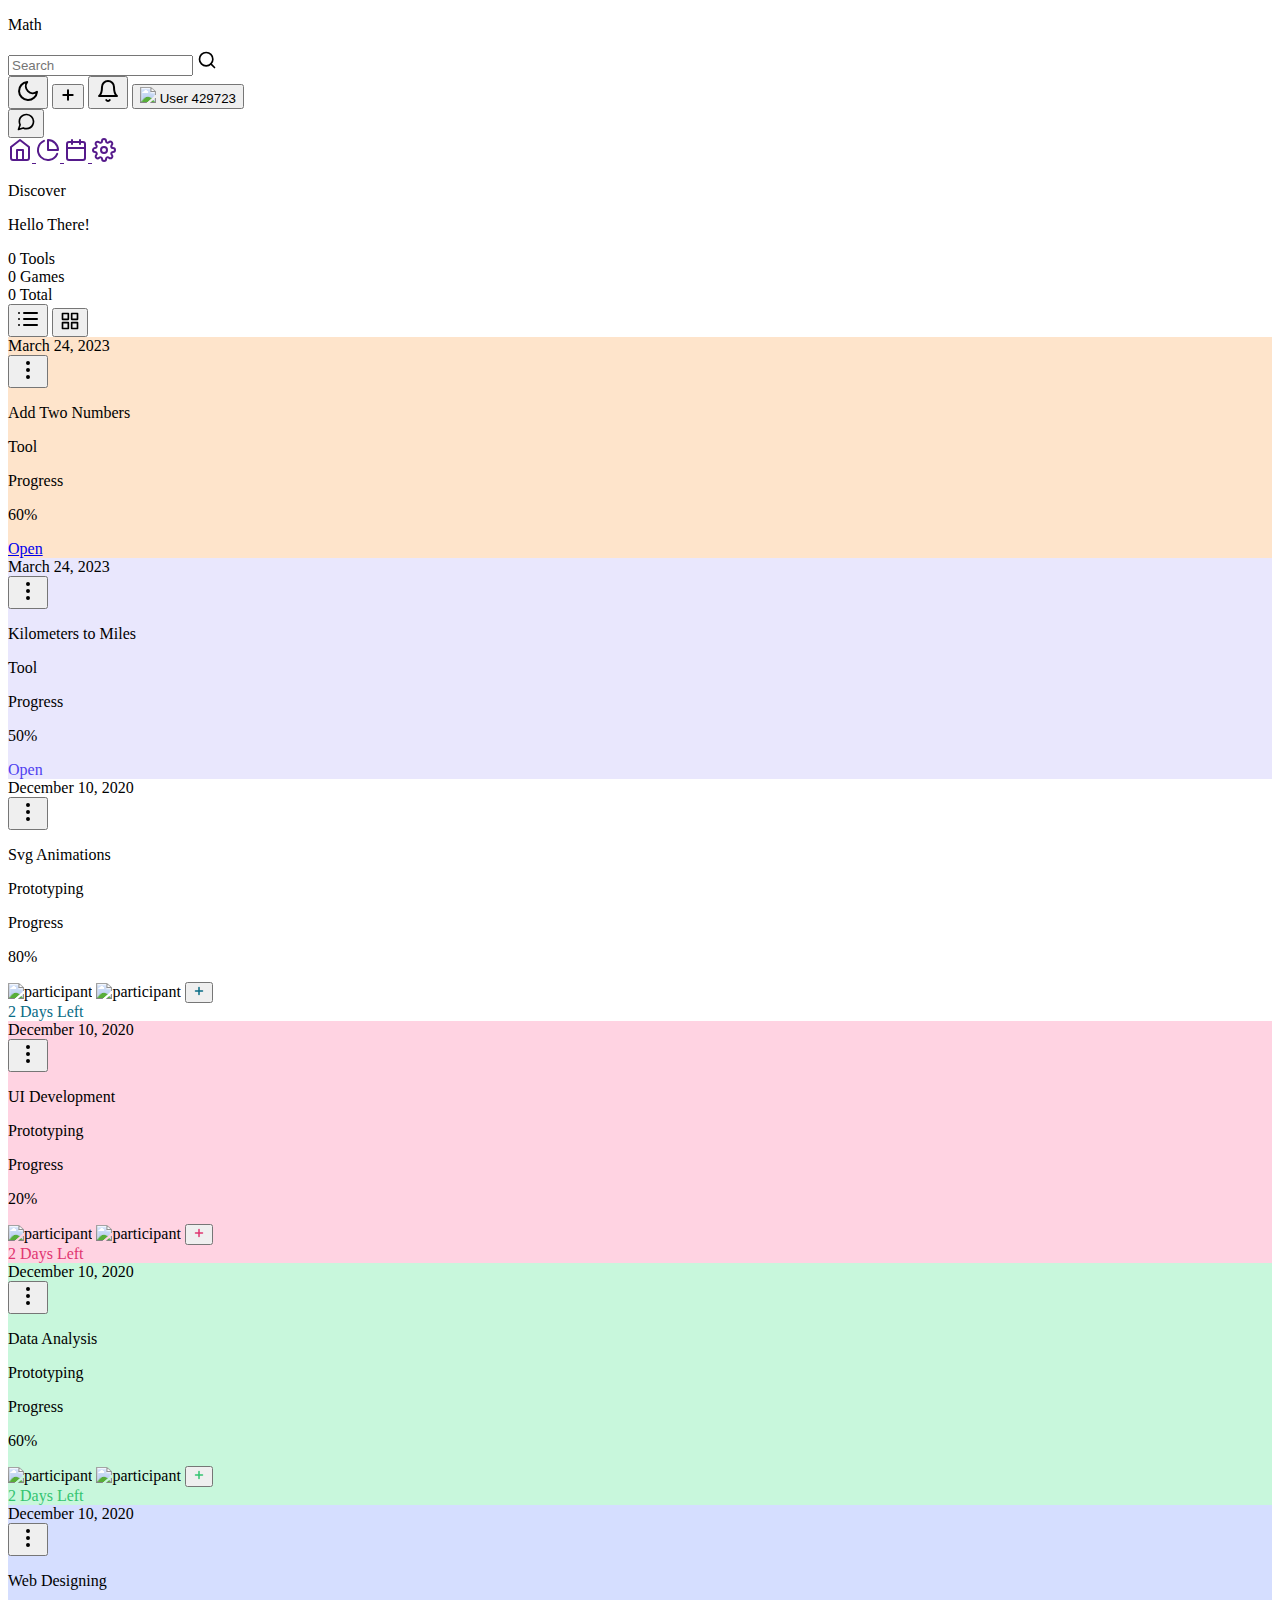
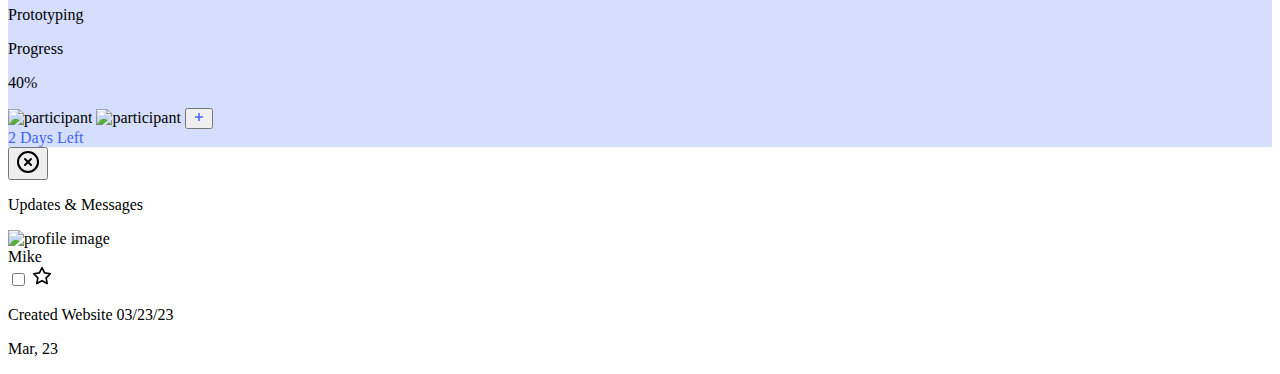
==== home.html @ 16850d2e "s" ====
<!DOCTYPE html>
<html lang="en">
    <head>
        <link rel="stylesheet" href="../math/Assets/CSS/home.css">

        <title>Math - Home</title>
    </head>

    <body>
        <div class="app-container">
            <div class="app-header">
                <div class="app-header-left">
                    <span class="app-icon"></span>
                    <p class="app-name">Math</p>
                    <div class="search-wrapper">
                        <input class="search-input" type="text" placeholder="Search">
                        <svg xmlns="http://www.w3.org/2000/svg" width="20" height="20" fill="none" stroke="currentColor"
                            stroke-linecap="round" stroke-linejoin="round" stroke-width="2" class="feather feather-search"
                            viewBox="0 0 24 24">
                            <defs></defs>
                            <circle cx="11" cy="11" r="8"></circle>
                            <path d="M21 21l-4.35-4.35"></path>
                        </svg>
                    </div>
                </div>
                <div class="app-header-right">
                    <button class="mode-switch" title="Switch Theme">
                        <svg class="moon" fill="none" stroke="currentColor" stroke-linecap="round" stroke-linejoin="round"
                            stroke-width="2" width="24" height="24" viewBox="0 0 24 24">
                            <defs></defs>
                            <path d="M21 12.79A9 9 0 1111.21 3 7 7 0 0021 12.79z"></path>
                        </svg>
                    </button>
                    <button class="add-btn" title="Add New Project">
                        <svg class="btn-icon" xmlns="http://www.w3.org/2000/svg" width="16" height="16" viewBox="0 0 24 24"
                            fill="none" stroke="currentColor" stroke-width="3" stroke-linecap="round" stroke-linejoin="round"
                            class="feather feather-plus">
                            <line x1="12" y1="5" x2="12" y2="19" />
                            <line x1="5" y1="12" x2="19" y2="12" />
                        </svg>
                    </button>
                    <button class="notification-btn">
                        <svg xmlns="http://www.w3.org/2000/svg" width="24" height="24" viewBox="0 0 24 24" fill="none"
                            stroke="currentColor" stroke-width="2" stroke-linecap="round" stroke-linejoin="round"
                            class="feather feather-bell">
                            <path d="M18 8A6 6 0 0 0 6 8c0 7-3 9-3 9h18s-3-2-3-9" />
                            <path d="M13.73 21a2 2 0 0 1-3.46 0" />
                        </svg>
                    </button>
                    <button class="profile-btn">
                        <img src="https://assets.codepen.io/3306515/IMG_2025.jpg" />
                        <span>User 429723</span>
                    </button>
                </div>
                <button class="messages-btn">
                    <svg xmlns="http://www.w3.org/2000/svg" width="20" height="20" viewBox="0 0 24 24" fill="none"
                        stroke="currentColor" stroke-width="2" stroke-linecap="round" stroke-linejoin="round"
                        class="feather feather-message-circle">
                        <path
                            d="M21 11.5a8.38 8.38 0 0 1-.9 3.8 8.5 8.5 0 0 1-7.6 4.7 8.38 8.38 0 0 1-3.8-.9L3 21l1.9-5.7a8.38 8.38 0 0 1-.9-3.8 8.5 8.5 0 0 1 4.7-7.6 8.38 8.38 0 0 1 3.8-.9h.5a8.48 8.48 0 0 1 8 8v.5z" />
                    </svg>
                </button>
            </div>
            <div class="app-content">
                <div class="app-sidebar">
                    <a href="" class="app-sidebar-link active">
                        <svg xmlns="http://www.w3.org/2000/svg" width="24" height="24" viewBox="0 0 24 24" fill="none"
                            stroke="currentColor" stroke-width="2" stroke-linecap="round" stroke-linejoin="round"
                            class="feather feather-home">
                            <path d="M3 9l9-7 9 7v11a2 2 0 0 1-2 2H5a2 2 0 0 1-2-2z" />
                            <polyline points="9 22 9 12 15 12 15 22" />
                        </svg>
                    </a>
                    <a href="" class="app-sidebar-link">
                        <svg class="link-icon" xmlns="http://www.w3.org/2000/svg" width="24" height="24" fill="none"
                            stroke="currentColor" stroke-linecap="round" stroke-linejoin="round" stroke-width="2"
                            class="feather feather-pie-chart" viewBox="0 0 24 24">
                            <defs />
                            <path d="M21.21 15.89A10 10 0 118 2.83M22 12A10 10 0 0012 2v10z" />
                        </svg>
                    </a>
                    <a href="" class="app-sidebar-link">
                        <svg xmlns="http://www.w3.org/2000/svg" width="24" height="24" viewBox="0 0 24 24" fill="none"
                            stroke="currentColor" stroke-width="2" stroke-linecap="round" stroke-linejoin="round"
                            class="feather feather-calendar">
                            <rect x="3" y="4" width="18" height="18" rx="2" ry="2" />
                            <line x1="16" y1="2" x2="16" y2="6" />
                            <line x1="8" y1="2" x2="8" y2="6" />
                            <line x1="3" y1="10" x2="21" y2="10" />
                        </svg>
                    </a>
                    <a href="" class="app-sidebar-link">
                        <svg class="link-icon" xmlns="http://www.w3.org/2000/svg" width="24" height="24" fill="none"
                            stroke="currentColor" stroke-linecap="round" stroke-linejoin="round" stroke-width="2"
                            class="feather feather-settings" viewBox="0 0 24 24">
                            <defs />
                            <circle cx="12" cy="12" r="3" />
                            <path
                                d="M19.4 15a1.65 1.65 0 00.33 1.82l.06.06a2 2 0 010 2.83 2 2 0 01-2.83 0l-.06-.06a1.65 1.65 0 00-1.82-.33 1.65 1.65 0 00-1 1.51V21a2 2 0 01-2 2 2 2 0 01-2-2v-.09A1.65 1.65 0 009 19.4a1.65 1.65 0 00-1.82.33l-.06.06a2 2 0 01-2.83 0 2 2 0 010-2.83l.06-.06a1.65 1.65 0 00.33-1.82 1.65 1.65 0 00-1.51-1H3a2 2 0 01-2-2 2 2 0 012-2h.09A1.65 1.65 0 004.6 9a1.65 1.65 0 00-.33-1.82l-.06-.06a2 2 0 010-2.83 2 2 0 012.83 0l.06.06a1.65 1.65 0 001.82.33H9a1.65 1.65 0 001-1.51V3a2 2 0 012-2 2 2 0 012 2v.09a1.65 1.65 0 001 1.51 1.65 1.65 0 001.82-.33l.06-.06a2 2 0 012.83 0 2 2 0 010 2.83l-.06.06a1.65 1.65 0 00-.33 1.82V9a1.65 1.65 0 001.51 1H21a2 2 0 012 2 2 2 0 01-2 2h-.09a1.65 1.65 0 00-1.51 1z" />
                        </svg>
                    </a>
                </div>
                <div class="projects-section">
                    <div class="projects-section-header">
                        <p>Discover</p>
                        <p class="time" id="good_time">Hello There!</p>
                    </div>
                    <div class="projects-section-line">
                        <div class="projects-status">
                            <div class="item-status">
                                <span class="status-number">0</span>
                                <span class="status-type">Tools</span>
                            </div>
                            <div class="item-status">
                                <span class="status-number">0</span>
                                <span class="status-type">Games</span>
                            </div>
                            <div class="item-status">
                                <span class="status-number">0</span>
                                <span class="status-type">Total</span>
                            </div>
                        </div>
                        <div class="view-actions">
                            <button class="view-btn list-view" title="List View">
                                <svg xmlns="http://www.w3.org/2000/svg" width="24" height="24" viewBox="0 0 24 24" fill="none"
                                    stroke="currentColor" stroke-width="2" stroke-linecap="round" stroke-linejoin="round"
                                    class="feather feather-list">
                                    <line x1="8" y1="6" x2="21" y2="6" />
                                    <line x1="8" y1="12" x2="21" y2="12" />
                                    <line x1="8" y1="18" x2="21" y2="18" />
                                    <line x1="3" y1="6" x2="3.01" y2="6" />
                                    <line x1="3" y1="12" x2="3.01" y2="12" />
                                    <line x1="3" y1="18" x2="3.01" y2="18" />
                                </svg>
                            </button>
                            <button class="view-btn grid-view active" title="Grid View">
                                <svg xmlns="http://www.w3.org/2000/svg" width="20" height="20" viewBox="0 0 24 24" fill="none"
                                    stroke="currentColor" stroke-width="2" stroke-linecap="round" stroke-linejoin="round"
                                    class="feather feather-grid">
                                    <rect x="3" y="3" width="7" height="7" />
                                    <rect x="14" y="3" width="7" height="7" />
                                    <rect x="14" y="14" width="7" height="7" />
                                    <rect x="3" y="14" width="7" height="7" />
                                </svg>
                            </button>
                        </div>
                    </div>
                    <div class="project-boxes jsGridView">
                        <div class="project-box-wrapper">
                            <div class="project-box" style="background-color: #fee4cb;">
                                <div class="project-box-header">
                                    <span>March 24, 2023</span>
                                    <div class="more-wrapper">
                                        <button class="project-btn-more">
                                            <svg xmlns="http://www.w3.org/2000/svg" width="24" height="24" viewBox="0 0 24 24"
                                                fill="none" stroke="currentColor" stroke-width="2" stroke-linecap="round"
                                                stroke-linejoin="round" class="feather feather-more-vertical">
                                                <circle cx="12" cy="12" r="1" />
                                                <circle cx="12" cy="5" r="1" />
                                                <circle cx="12" cy="19" r="1" />
                                            </svg>
                                        </button>
                                    </div>
                                </div>
                                <div class="project-box-content-header">
                                    <p class="box-content-header">Add Two Numbers</p>
                                    <p class="box-content-subheader">Tool</p>
                                </div>
                                <div class="box-progress-wrapper">
                                    <p class="box-progress-header">Progress</p>
                                    <div class="box-progress-bar">
                                        <span class="box-progress" style="width: 60%; background-color: #ff942e"></span>
                                    </div>
                                    <p class="box-progress-percentage">60%</p>
                                </div>
                                <div class="project-box-footer">
                                    <div class="days-left" style="color: #ff942e;">
                                        <a href="../math/Tools/atn.html" target="_blank">Open</a>
                                    </div>
                                </div>
                            </div>
                        </div>
                        <div class="project-box-wrapper">
                            <div class="project-box" style="background-color: #e9e7fd;">
                                <div class="project-box-header">
                                    <span>March 24, 2023</span>
                                    <div class="more-wrapper">
                                        <button class="project-btn-more">
                                            <svg xmlns="http://www.w3.org/2000/svg" width="24" height="24" viewBox="0 0 24 24"
                                                fill="none" stroke="currentColor" stroke-width="2" stroke-linecap="round"
                                                stroke-linejoin="round" class="feather feather-more-vertical">
                                                <circle cx="12" cy="12" r="1" />
                                                <circle cx="12" cy="5" r="1" />
                                                <circle cx="12" cy="19" r="1" />
                                            </svg>
                                        </button>
                                    </div>
                                </div>
                                <div class="project-box-content-header">
                                    <p class="box-content-header">Kilometers to Miles</p>
                                    <p class="box-content-subheader">Tool</p>
                                </div>
                                <div class="box-progress-wrapper">
                                    <p class="box-progress-header">Progress</p>
                                    <div class="box-progress-bar">
                                        <span class="box-progress" style="width: 50%; background-color: #4f3ff0"></span>
                                    </div>
                                    <p class="box-progress-percentage">50%</p>
                                </div>
                                <div class="project-box-footer">
                                    <div class="days-left" style="color: #4f3ff0;">
                                        Open
                                    </div>
                                </div>
                            </div>
                        </div>
                        <div class="project-box-wrapper">
                            <div class="project-box">
                                <div class="project-box-header">
                                    <span>December 10, 2020</span>
                                    <div class="more-wrapper">
                                        <button class="project-btn-more">
                                            <svg xmlns="http://www.w3.org/2000/svg" width="24" height="24" viewBox="0 0 24 24"
                                                fill="none" stroke="currentColor" stroke-width="2" stroke-linecap="round"
                                                stroke-linejoin="round" class="feather feather-more-vertical">
                                                <circle cx="12" cy="12" r="1" />
                                                <circle cx="12" cy="5" r="1" />
                                                <circle cx="12" cy="19" r="1" />
                                            </svg>
                                        </button>
                                    </div>
                                </div>
                                <div class="project-box-content-header">
                                    <p class="box-content-header">Svg Animations</p>
                                    <p class="box-content-subheader">Prototyping</p>
                                </div>
                                <div class="box-progress-wrapper">
                                    <p class="box-progress-header">Progress</p>
                                    <div class="box-progress-bar">
                                        <span class="box-progress" style="width: 80%; background-color: #096c86"></span>
                                    </div>
                                    <p class="box-progress-percentage">80%</p>
                                </div>
                                <div class="project-box-footer">
                                    <div class="participants">
                                        <img src="https://images.unsplash.com/photo-1587628604439-3b9a0aa7a163?ixid=MXwxMjA3fDB8MHxzZWFyY2h8MjR8fHdvbWFufGVufDB8fDB8&ixlib=rb-1.2.1&auto=format&fit=crop&w=900&q=60"
                                            alt="participant">
                                        <img src="https://images.unsplash.com/photo-1596815064285-45ed8a9c0463?ixid=MXwxMjA3fDB8MHxwaG90by1wYWdlfHx8fGVufDB8fHw%3D&ixlib=rb-1.2.1&auto=format&fit=crop&w=1215&q=80"
                                            alt="participant">
                                        <button class="add-participant" style="color: #096c86;">
                                            <svg xmlns="http://www.w3.org/2000/svg" width="12" height="12" viewBox="0 0 24 24"
                                                fill="none" stroke="currentColor" stroke-width="3" stroke-linecap="round"
                                                stroke-linejoin="round" class="feather feather-plus">
                                                <path d="M12 5v14M5 12h14" />
                                            </svg>
                                        </button>
                                    </div>
                                    <div class="days-left" style="color: #096c86;">
                                        2 Days Left
                                    </div>
                                </div>
                            </div>
                        </div>
                        <div class="project-box-wrapper">
                            <div class="project-box" style="background-color: #ffd3e2;">
                                <div class="project-box-header">
                                    <span>December 10, 2020</span>
                                    <div class="more-wrapper">
                                        <button class="project-btn-more">
                                            <svg xmlns="http://www.w3.org/2000/svg" width="24" height="24" viewBox="0 0 24 24"
                                                fill="none" stroke="currentColor" stroke-width="2" stroke-linecap="round"
                                                stroke-linejoin="round" class="feather feather-more-vertical">
                                                <circle cx="12" cy="12" r="1" />
                                                <circle cx="12" cy="5" r="1" />
                                                <circle cx="12" cy="19" r="1" />
                                            </svg>
                                        </button>
                                    </div>
                                </div>
                                <div class="project-box-content-header">
                                    <p class="box-content-header">UI Development</p>
                                    <p class="box-content-subheader">Prototyping</p>
                                </div>
                                <div class="box-progress-wrapper">
                                    <p class="box-progress-header">Progress</p>
                                    <div class="box-progress-bar">
                                        <span class="box-progress" style="width: 20%; background-color: #df3670"></span>
                                    </div>
                                    <p class="box-progress-percentage">20%</p>
                                </div>
                                <div class="project-box-footer">
                                    <div class="participants">
                                        <img src="https://images.unsplash.com/photo-1600486913747-55e5470d6f40?ixid=MXwxMjA3fDB8MHxwaG90by1wYWdlfHx8fGVufDB8fHw%3D&ixlib=rb-1.2.1&auto=format&fit=crop&w=2550&q=80"
                                            alt="participant">
                                        <img src="https://images.unsplash.com/photo-1587628604439-3b9a0aa7a163?ixid=MXwxMjA3fDB8MHxzZWFyY2h8MjR8fHdvbWFufGVufDB8fDB8&ixlib=rb-1.2.1&auto=format&fit=crop&w=900&q=60"
                                            alt="participant">
                                        <button class="add-participant" style="color: #df3670;">
                                            <svg xmlns="http://www.w3.org/2000/svg" width="12" height="12" viewBox="0 0 24 24"
                                                fill="none" stroke="currentColor" stroke-width="3" stroke-linecap="round"
                                                stroke-linejoin="round" class="feather feather-plus">
                                                <path d="M12 5v14M5 12h14" />
                                            </svg>
                                        </button>
                                    </div>
                                    <div class="days-left" style="color: #df3670;">
                                        2 Days Left
                                    </div>
                                </div>
                            </div>
                        </div>
                        <div class="project-box-wrapper">
                            <div class="project-box" style="background-color: #c8f7dc;">
                                <div class="project-box-header">
                                    <span>December 10, 2020</span>
                                    <div class="more-wrapper">
                                        <button class="project-btn-more">
                                            <svg xmlns="http://www.w3.org/2000/svg" width="24" height="24" viewBox="0 0 24 24"
                                                fill="none" stroke="currentColor" stroke-width="2" stroke-linecap="round"
                                                stroke-linejoin="round" class="feather feather-more-vertical">
                                                <circle cx="12" cy="12" r="1" />
                                                <circle cx="12" cy="5" r="1" />
                                                <circle cx="12" cy="19" r="1" />
                                            </svg>
                                        </button>
                                    </div>
                                </div>
                                <div class="project-box-content-header">
                                    <p class="box-content-header">Data Analysis</p>
                                    <p class="box-content-subheader">Prototyping</p>
                                </div>
                                <div class="box-progress-wrapper">
                                    <p class="box-progress-header">Progress</p>
                                    <div class="box-progress-bar">
                                        <span class="box-progress" style="width: 60%; background-color: #34c471"></span>
                                    </div>
                                    <p class="box-progress-percentage">60%</p>
                                </div>
                                <div class="project-box-footer">
                                    <div class="participants">
                                        <img src="https://images.unsplash.com/photo-1438761681033-6461ffad8d80?ixid=MXwxMjA3fDB8MHxwaG90by1wYWdlfHx8fGVufDB8fHw%3D&ixlib=rb-1.2.1&auto=format&fit=crop&w=2550&q=80"
                                            alt="participant">
                                        <img src="https://images.unsplash.com/photo-1503023345310-bd7c1de61c7d?ixid=MXwxMjA3fDB8MHxzZWFyY2h8MTB8fG1hbnxlbnwwfHwwfA%3D%3D&ixlib=rb-1.2.1&auto=format&fit=crop&w=900&q=60"
                                            alt="participant">
                                        <button class="add-participant" style="color: #34c471;">
                                            <svg xmlns="http://www.w3.org/2000/svg" width="12" height="12" viewBox="0 0 24 24"
                                                fill="none" stroke="currentColor" stroke-width="3" stroke-linecap="round"
                                                stroke-linejoin="round" class="feather feather-plus">
                                                <path d="M12 5v14M5 12h14" />
                                            </svg>
                                        </button>
                                    </div>
                                    <div class="days-left" style="color: #34c471;">
                                        2 Days Left
                                    </div>
                                </div>
                            </div>
                        </div>
                        <div class="project-box-wrapper">
                            <div class="project-box" style="background-color: #d5deff;">
                                <div class="project-box-header">
                                    <span>December 10, 2020</span>
                                    <div class="more-wrapper">
                                        <button class="project-btn-more">
                                            <svg xmlns="http://www.w3.org/2000/svg" width="24" height="24" viewBox="0 0 24 24"
                                                fill="none" stroke="currentColor" stroke-width="2" stroke-linecap="round"
                                                stroke-linejoin="round" class="feather feather-more-vertical">
                                                <circle cx="12" cy="12" r="1" />
                                                <circle cx="12" cy="5" r="1" />
                                                <circle cx="12" cy="19" r="1" />
                                            </svg>
                                        </button>
                                    </div>
                                </div>
                                <div class="project-box-content-header">
                                    <p class="box-content-header">Web Designing</p>
                                    <p class="box-content-subheader">Prototyping</p>
                                </div>
                                <div class="box-progress-wrapper">
                                    <p class="box-progress-header">Progress</p>
                                    <div class="box-progress-bar">
                                        <span class="box-progress" style="width: 40%; background-color: #4067f9"></span>
                                    </div>
                                    <p class="box-progress-percentage">40%</p>
                                </div>
                                <div class="project-box-footer">
                                    <div class="participants">
                                        <img src="https://images.unsplash.com/photo-1600486913747-55e5470d6f40?ixid=MXwxMjA3fDB8MHxwaG90by1wYWdlfHx8fGVufDB8fHw%3D&ixlib=rb-1.2.1&auto=format&fit=crop&w=2550&q=80"
                                            alt="participant">
                                        <img src="https://images.unsplash.com/photo-1583195764036-6dc248ac07d9?ixid=MXwxMjA3fDB8MHxwaG90by1wYWdlfHx8fGVufDB8fHw%3D&ixlib=rb-1.2.1&auto=format&fit=crop&w=2555&q=80"
                                            alt="participant">
                                        <button class="add-participant" style="color: #4067f9;">
                                            <svg xmlns="http://www.w3.org/2000/svg" width="12" height="12" viewBox="0 0 24 24"
                                                fill="none" stroke="currentColor" stroke-width="3" stroke-linecap="round"
                                                stroke-linejoin="round" class="feather feather-plus">
                                                <path d="M12 5v14M5 12h14" />
                                            </svg>
                                        </button>
                                    </div>
                                    <div class="days-left" style="color: #4067f9;">
                                        2 Days Left
                                    </div>
                                </div>
                            </div>
                        </div>
                    </div>
                </div>
                <div class="messages-section">
                    <button class="messages-close">
                        <svg xmlns="http://www.w3.org/2000/svg" width="24" height="24" viewBox="0 0 24 24" fill="none"
                            stroke="currentColor" stroke-width="2" stroke-linecap="round" stroke-linejoin="round"
                            class="feather feather-x-circle">
                            <circle cx="12" cy="12" r="10" />
                            <line x1="15" y1="9" x2="9" y2="15" />
                            <line x1="9" y1="9" x2="15" y2="15" />
                        </svg>
                    </button>
                    <div class="projects-section-header">
                        <p>Updates & Messages</p>
                    </div>
                    <div class="messages">
                        <div class="message-box">
                            <img src="https://images.unsplash.com/photo-1438761681033-6461ffad8d80?ixid=MXwxMjA3fDB8MHxwaG90by1wYWdlfHx8fGVufDB8fHw%3D&ixlib=rb-1.2.1&auto=format&fit=crop&w=2550&q=80"
                                alt="profile image">
                            <div class="message-content">
                                <div class="message-header">
                                    <div class="name">Mike</div>
                                    <div class="star-checkbox">
                                        <input type="checkbox" id="star-1">
                                        <label for="star-1">
                                            <svg xmlns="http://www.w3.org/2000/svg" width="20" height="20" viewBox="0 0 24 24"
                                                fill="none" stroke="currentColor" stroke-width="2" stroke-linecap="round"
                                                stroke-linejoin="round" class="feather feather-star">
                                                <polygon
                                                    points="12 2 15.09 8.26 22 9.27 17 14.14 18.18 21.02 12 17.77 5.82 21.02 7 14.14 2 9.27 8.91 8.26 12 2" />
                                            </svg>
                                        </label>
                                    </div>
                                </div>
                                <p class="message-line">
                                    Created Website 03/23/23
                                </p>
                                <p class="message-line time">
                                    Mar, 23
                                </p>
                            </div>
                        </div>
                    </div>
                </div>
            </div>
        </div>

        <script src="../math/Assets/JS/home.js"></script>
        <script src="../math/Assets/JS/time.js"></script>
    </body>
</html>
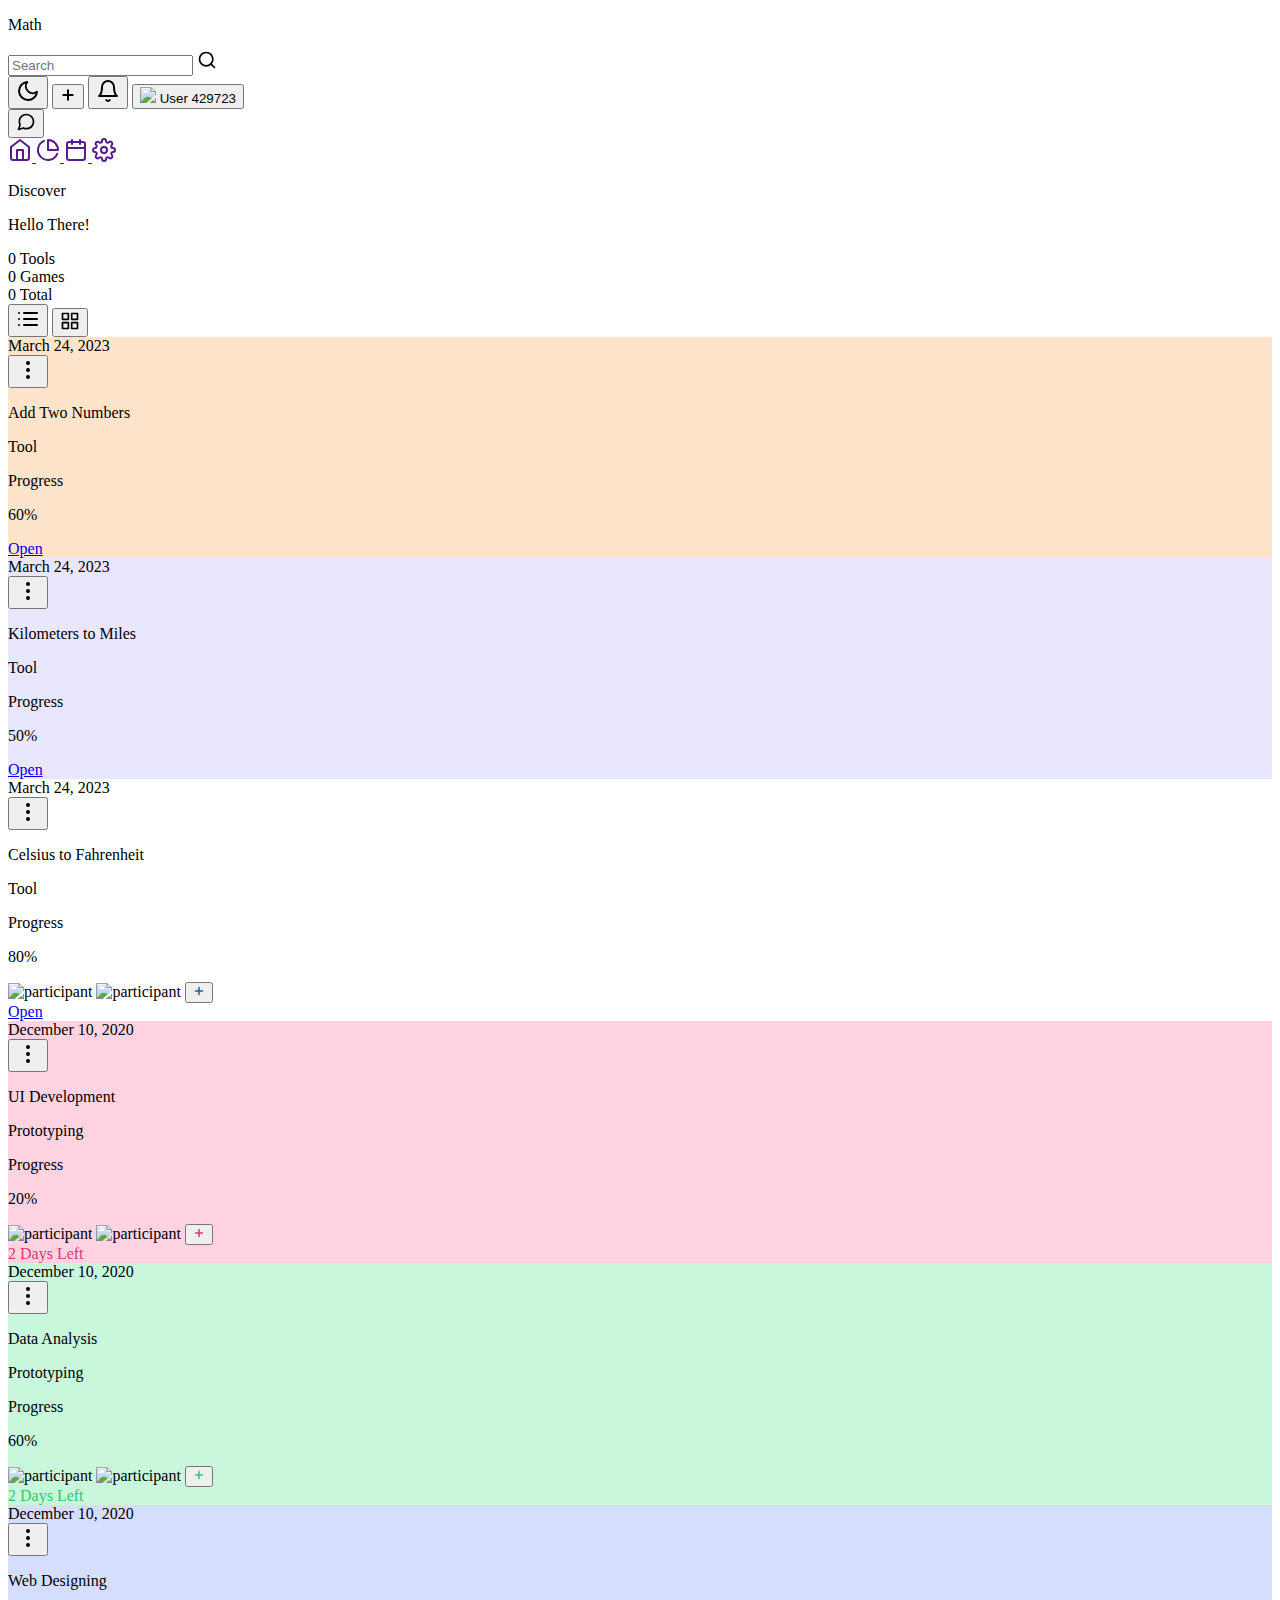
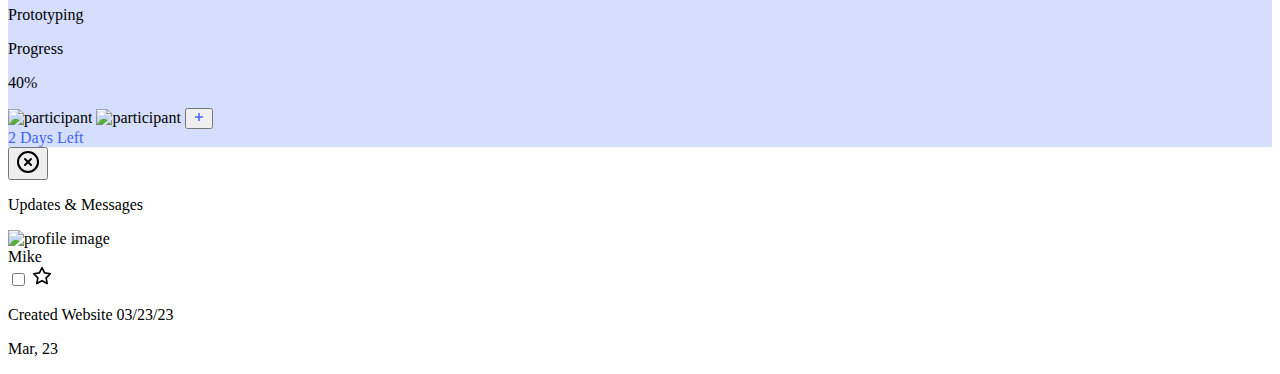
==== commit 9fba75b4: "s" ====
--- a/home.html
+++ b/home.html
@@ -209,7 +209,7 @@
                                 </div>
                                 <div class="project-box-footer">
                                     <div class="days-left" style="color: #4f3ff0;">
-                                        Open
+                                        <a href="../math/Tools/ktm.html" target="_blank">Open</a>
                                     </div>
                                 </div>
                             </div>
@@ -217,22 +217,22 @@
                         <div class="project-box-wrapper">
                             <div class="project-box">
                                 <div class="project-box-header">
-                                    <span>December 10, 2020</span>
-                                    <div class="more-wrapper">
-                                        <button class="project-btn-more">
-                                            <svg xmlns="http://www.w3.org/2000/svg" width="24" height="24" viewBox="0 0 24 24"
-                                                fill="none" stroke="currentColor" stroke-width="2" stroke-linecap="round"
-                                                stroke-linejoin="round" class="feather feather-more-vertical">
-                                                <circle cx="12" cy="12" r="1" />
-                                                <circle cx="12" cy="5" r="1" />
-                                                <circle cx="12" cy="19" r="1" />
-                                            </svg>
-                                        </button>
-                                    </div>
-                                </div>
-                                <div class="project-box-content-header">
-                                    <p class="box-content-header">Svg Animations</p>
-                                    <p class="box-content-subheader">Prototyping</p>
+                                    <span>March 24, 2023</span>
+                                    <div class="more-wrapper">
+                                        <button class="project-btn-more">
+                                            <svg xmlns="http://www.w3.org/2000/svg" width="24" height="24" viewBox="0 0 24 24"
+                                                fill="none" stroke="currentColor" stroke-width="2" stroke-linecap="round"
+                                                stroke-linejoin="round" class="feather feather-more-vertical">
+                                                <circle cx="12" cy="12" r="1" />
+                                                <circle cx="12" cy="5" r="1" />
+                                                <circle cx="12" cy="19" r="1" />
+                                            </svg>
+                                        </button>
+                                    </div>
+                                </div>
+                                <div class="project-box-content-header">
+                                    <p class="box-content-header">Celsius to Fahrenheit</p>
+                                    <p class="box-content-subheader">Tool</p>
                                 </div>
                                 <div class="box-progress-wrapper">
                                     <p class="box-progress-header">Progress</p>
@@ -256,7 +256,7 @@
                                         </button>
                                     </div>
                                     <div class="days-left" style="color: #096c86;">
-                                        2 Days Left
+                                        <a href="../math/Tools/ctf.html" target="_blank">Open</a>
                                     </div>
                                 </div>
                             </div>
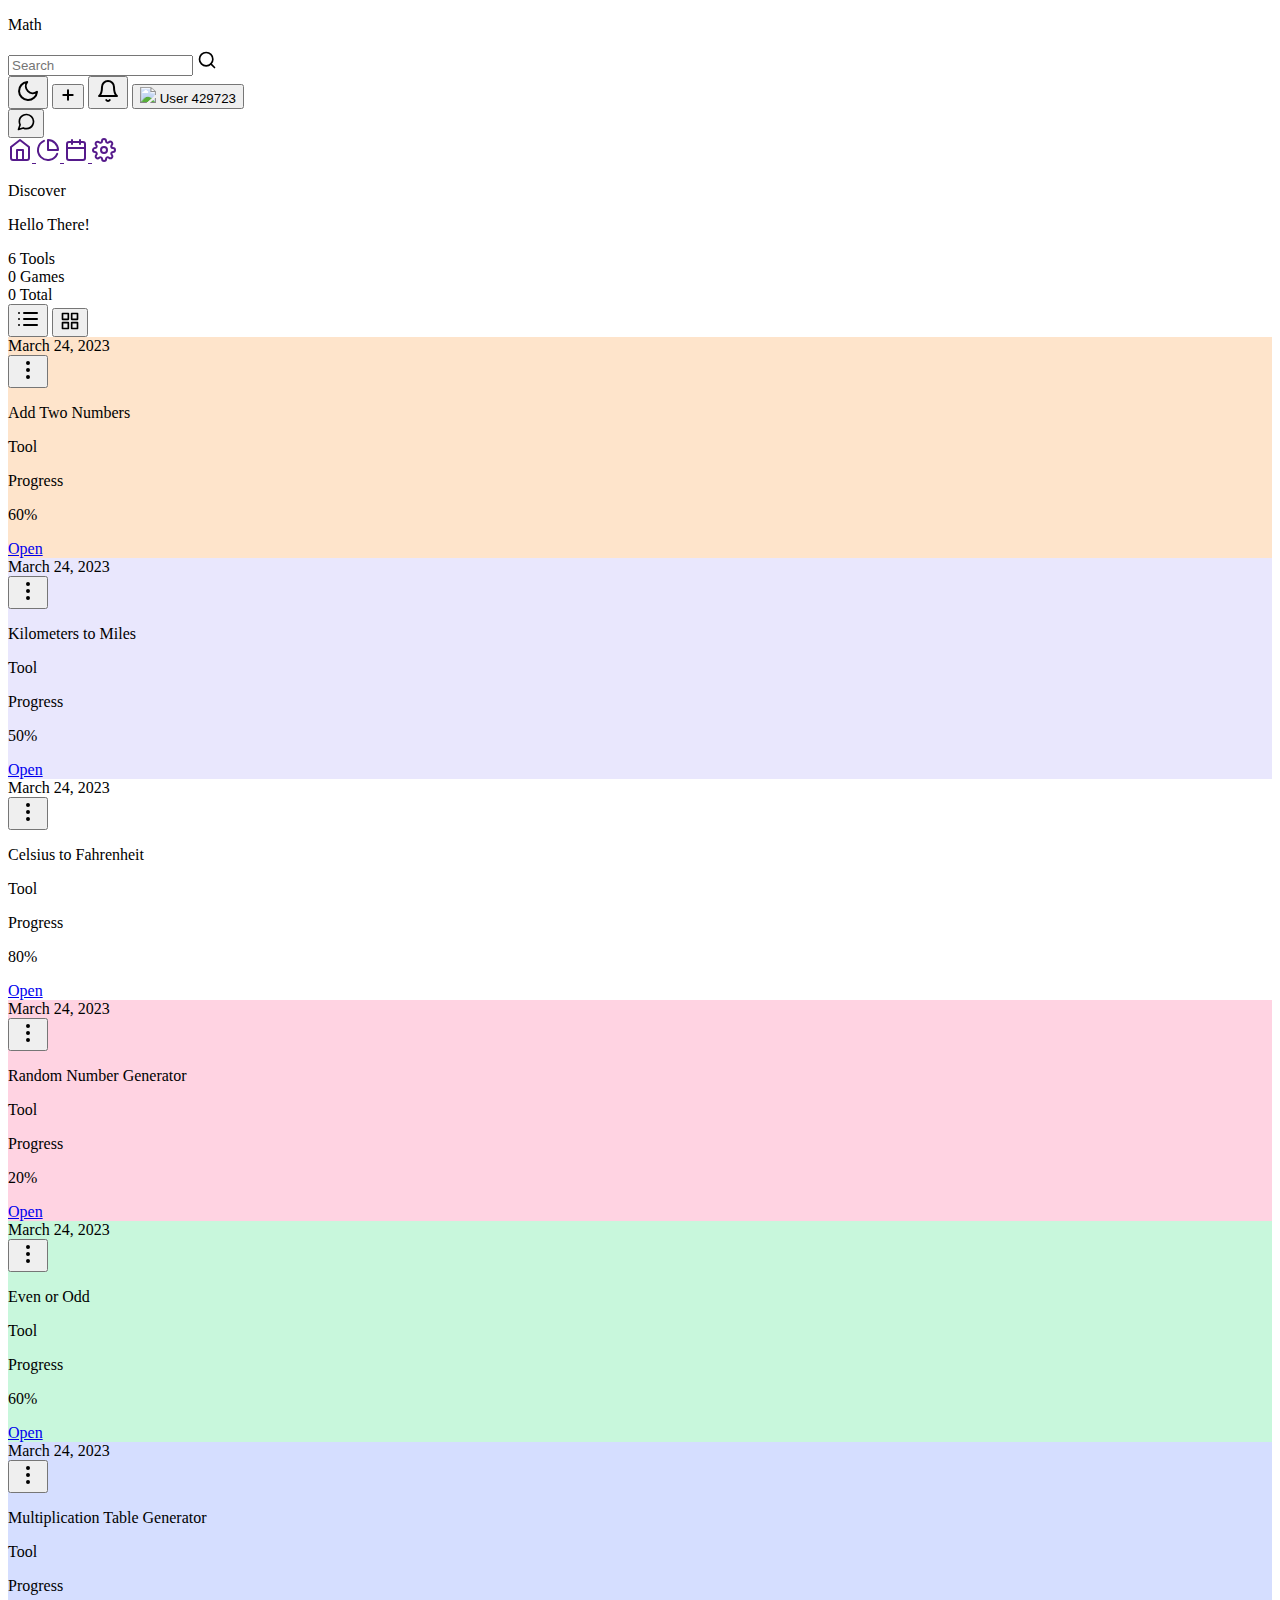
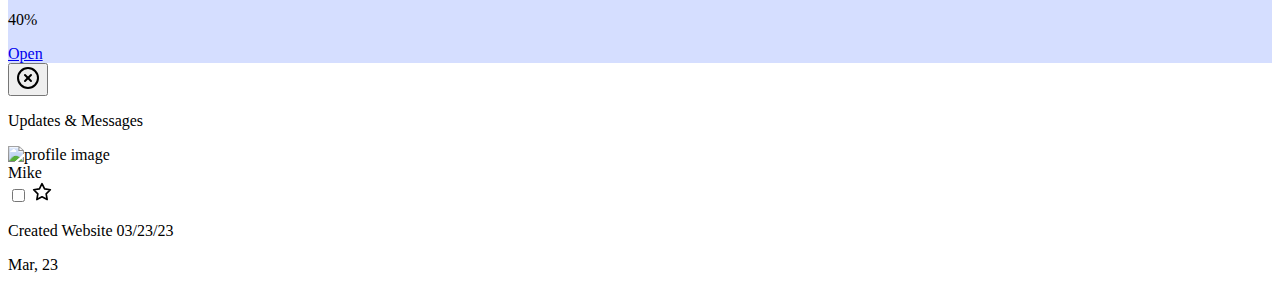
==== commit ae5f23d4: "h" ====
--- a/home.html
+++ b/home.html
@@ -108,7 +108,7 @@
                     <div class="projects-section-line">
                         <div class="projects-status">
                             <div class="item-status">
-                                <span class="status-number">0</span>
+                                <span class="status-number">6</span>
                                 <span class="status-type">Tools</span>
                             </div>
                             <div class="item-status">
@@ -242,19 +242,6 @@
                                     <p class="box-progress-percentage">80%</p>
                                 </div>
                                 <div class="project-box-footer">
-                                    <div class="participants">
-                                        <img src="https://images.unsplash.com/photo-1587628604439-3b9a0aa7a163?ixid=MXwxMjA3fDB8MHxzZWFyY2h8MjR8fHdvbWFufGVufDB8fDB8&ixlib=rb-1.2.1&auto=format&fit=crop&w=900&q=60"
-                                            alt="participant">
-                                        <img src="https://images.unsplash.com/photo-1596815064285-45ed8a9c0463?ixid=MXwxMjA3fDB8MHxwaG90by1wYWdlfHx8fGVufDB8fHw%3D&ixlib=rb-1.2.1&auto=format&fit=crop&w=1215&q=80"
-                                            alt="participant">
-                                        <button class="add-participant" style="color: #096c86;">
-                                            <svg xmlns="http://www.w3.org/2000/svg" width="12" height="12" viewBox="0 0 24 24"
-                                                fill="none" stroke="currentColor" stroke-width="3" stroke-linecap="round"
-                                                stroke-linejoin="round" class="feather feather-plus">
-                                                <path d="M12 5v14M5 12h14" />
-                                            </svg>
-                                        </button>
-                                    </div>
                                     <div class="days-left" style="color: #096c86;">
                                         <a href="../math/Tools/ctf.html" target="_blank">Open</a>
                                     </div>
@@ -264,22 +251,22 @@
                         <div class="project-box-wrapper">
                             <div class="project-box" style="background-color: #ffd3e2;">
                                 <div class="project-box-header">
-                                    <span>December 10, 2020</span>
-                                    <div class="more-wrapper">
-                                        <button class="project-btn-more">
-                                            <svg xmlns="http://www.w3.org/2000/svg" width="24" height="24" viewBox="0 0 24 24"
-                                                fill="none" stroke="currentColor" stroke-width="2" stroke-linecap="round"
-                                                stroke-linejoin="round" class="feather feather-more-vertical">
-                                                <circle cx="12" cy="12" r="1" />
-                                                <circle cx="12" cy="5" r="1" />
-                                                <circle cx="12" cy="19" r="1" />
-                                            </svg>
-                                        </button>
-                                    </div>
-                                </div>
-                                <div class="project-box-content-header">
-                                    <p class="box-content-header">UI Development</p>
-                                    <p class="box-content-subheader">Prototyping</p>
+                                    <span>March 24, 2023</span>
+                                    <div class="more-wrapper">
+                                        <button class="project-btn-more">
+                                            <svg xmlns="http://www.w3.org/2000/svg" width="24" height="24" viewBox="0 0 24 24"
+                                                fill="none" stroke="currentColor" stroke-width="2" stroke-linecap="round"
+                                                stroke-linejoin="round" class="feather feather-more-vertical">
+                                                <circle cx="12" cy="12" r="1" />
+                                                <circle cx="12" cy="5" r="1" />
+                                                <circle cx="12" cy="19" r="1" />
+                                            </svg>
+                                        </button>
+                                    </div>
+                                </div>
+                                <div class="project-box-content-header">
+                                    <p class="box-content-header">Random Number Generator</p>
+                                    <p class="box-content-subheader">Tool</p>
                                 </div>
                                 <div class="box-progress-wrapper">
                                     <p class="box-progress-header">Progress</p>
@@ -289,21 +276,8 @@
                                     <p class="box-progress-percentage">20%</p>
                                 </div>
                                 <div class="project-box-footer">
-                                    <div class="participants">
-                                        <img src="https://images.unsplash.com/photo-1600486913747-55e5470d6f40?ixid=MXwxMjA3fDB8MHxwaG90by1wYWdlfHx8fGVufDB8fHw%3D&ixlib=rb-1.2.1&auto=format&fit=crop&w=2550&q=80"
-                                            alt="participant">
-                                        <img src="https://images.unsplash.com/photo-1587628604439-3b9a0aa7a163?ixid=MXwxMjA3fDB8MHxzZWFyY2h8MjR8fHdvbWFufGVufDB8fDB8&ixlib=rb-1.2.1&auto=format&fit=crop&w=900&q=60"
-                                            alt="participant">
-                                        <button class="add-participant" style="color: #df3670;">
-                                            <svg xmlns="http://www.w3.org/2000/svg" width="12" height="12" viewBox="0 0 24 24"
-                                                fill="none" stroke="currentColor" stroke-width="3" stroke-linecap="round"
-                                                stroke-linejoin="round" class="feather feather-plus">
-                                                <path d="M12 5v14M5 12h14" />
-                                            </svg>
-                                        </button>
-                                    </div>
                                     <div class="days-left" style="color: #df3670;">
-                                        2 Days Left
+                                        <a href="../math/Tools/rng.html" target="_blank">Open</a>
                                     </div>
                                 </div>
                             </div>
@@ -311,22 +285,22 @@
                         <div class="project-box-wrapper">
                             <div class="project-box" style="background-color: #c8f7dc;">
                                 <div class="project-box-header">
-                                    <span>December 10, 2020</span>
-                                    <div class="more-wrapper">
-                                        <button class="project-btn-more">
-                                            <svg xmlns="http://www.w3.org/2000/svg" width="24" height="24" viewBox="0 0 24 24"
-                                                fill="none" stroke="currentColor" stroke-width="2" stroke-linecap="round"
-                                                stroke-linejoin="round" class="feather feather-more-vertical">
-                                                <circle cx="12" cy="12" r="1" />
-                                                <circle cx="12" cy="5" r="1" />
-                                                <circle cx="12" cy="19" r="1" />
-                                            </svg>
-                                        </button>
-                                    </div>
-                                </div>
-                                <div class="project-box-content-header">
-                                    <p class="box-content-header">Data Analysis</p>
-                                    <p class="box-content-subheader">Prototyping</p>
+                                    <span>March 24, 2023</span>
+                                    <div class="more-wrapper">
+                                        <button class="project-btn-more">
+                                            <svg xmlns="http://www.w3.org/2000/svg" width="24" height="24" viewBox="0 0 24 24"
+                                                fill="none" stroke="currentColor" stroke-width="2" stroke-linecap="round"
+                                                stroke-linejoin="round" class="feather feather-more-vertical">
+                                                <circle cx="12" cy="12" r="1" />
+                                                <circle cx="12" cy="5" r="1" />
+                                                <circle cx="12" cy="19" r="1" />
+                                            </svg>
+                                        </button>
+                                    </div>
+                                </div>
+                                <div class="project-box-content-header">
+                                    <p class="box-content-header">Even or Odd</p>
+                                    <p class="box-content-subheader">Tool</p>
                                 </div>
                                 <div class="box-progress-wrapper">
                                     <p class="box-progress-header">Progress</p>
@@ -336,21 +310,8 @@
                                     <p class="box-progress-percentage">60%</p>
                                 </div>
                                 <div class="project-box-footer">
-                                    <div class="participants">
-                                        <img src="https://images.unsplash.com/photo-1438761681033-6461ffad8d80?ixid=MXwxMjA3fDB8MHxwaG90by1wYWdlfHx8fGVufDB8fHw%3D&ixlib=rb-1.2.1&auto=format&fit=crop&w=2550&q=80"
-                                            alt="participant">
-                                        <img src="https://images.unsplash.com/photo-1503023345310-bd7c1de61c7d?ixid=MXwxMjA3fDB8MHxzZWFyY2h8MTB8fG1hbnxlbnwwfHwwfA%3D%3D&ixlib=rb-1.2.1&auto=format&fit=crop&w=900&q=60"
-                                            alt="participant">
-                                        <button class="add-participant" style="color: #34c471;">
-                                            <svg xmlns="http://www.w3.org/2000/svg" width="12" height="12" viewBox="0 0 24 24"
-                                                fill="none" stroke="currentColor" stroke-width="3" stroke-linecap="round"
-                                                stroke-linejoin="round" class="feather feather-plus">
-                                                <path d="M12 5v14M5 12h14" />
-                                            </svg>
-                                        </button>
-                                    </div>
                                     <div class="days-left" style="color: #34c471;">
-                                        2 Days Left
+                                        <a href="../math/Tools/eod.html" target="_blank">Open</a>
                                     </div>
                                 </div>
                             </div>
@@ -358,22 +319,22 @@
                         <div class="project-box-wrapper">
                             <div class="project-box" style="background-color: #d5deff;">
                                 <div class="project-box-header">
-                                    <span>December 10, 2020</span>
-                                    <div class="more-wrapper">
-                                        <button class="project-btn-more">
-                                            <svg xmlns="http://www.w3.org/2000/svg" width="24" height="24" viewBox="0 0 24 24"
-                                                fill="none" stroke="currentColor" stroke-width="2" stroke-linecap="round"
-                                                stroke-linejoin="round" class="feather feather-more-vertical">
-                                                <circle cx="12" cy="12" r="1" />
-                                                <circle cx="12" cy="5" r="1" />
-                                                <circle cx="12" cy="19" r="1" />
-                                            </svg>
-                                        </button>
-                                    </div>
-                                </div>
-                                <div class="project-box-content-header">
-                                    <p class="box-content-header">Web Designing</p>
-                                    <p class="box-content-subheader">Prototyping</p>
+                                    <span>March 24, 2023</span>
+                                    <div class="more-wrapper">
+                                        <button class="project-btn-more">
+                                            <svg xmlns="http://www.w3.org/2000/svg" width="24" height="24" viewBox="0 0 24 24"
+                                                fill="none" stroke="currentColor" stroke-width="2" stroke-linecap="round"
+                                                stroke-linejoin="round" class="feather feather-more-vertical">
+                                                <circle cx="12" cy="12" r="1" />
+                                                <circle cx="12" cy="5" r="1" />
+                                                <circle cx="12" cy="19" r="1" />
+                                            </svg>
+                                        </button>
+                                    </div>
+                                </div>
+                                <div class="project-box-content-header">
+                                    <p class="box-content-header">Multiplication Table Generator</p>
+                                    <p class="box-content-subheader">Tool</p>
                                 </div>
                                 <div class="box-progress-wrapper">
                                     <p class="box-progress-header">Progress</p>
@@ -383,21 +344,8 @@
                                     <p class="box-progress-percentage">40%</p>
                                 </div>
                                 <div class="project-box-footer">
-                                    <div class="participants">
-                                        <img src="https://images.unsplash.com/photo-1600486913747-55e5470d6f40?ixid=MXwxMjA3fDB8MHxwaG90by1wYWdlfHx8fGVufDB8fHw%3D&ixlib=rb-1.2.1&auto=format&fit=crop&w=2550&q=80"
-                                            alt="participant">
-                                        <img src="https://images.unsplash.com/photo-1583195764036-6dc248ac07d9?ixid=MXwxMjA3fDB8MHxwaG90by1wYWdlfHx8fGVufDB8fHw%3D&ixlib=rb-1.2.1&auto=format&fit=crop&w=2555&q=80"
-                                            alt="participant">
-                                        <button class="add-participant" style="color: #4067f9;">
-                                            <svg xmlns="http://www.w3.org/2000/svg" width="12" height="12" viewBox="0 0 24 24"
-                                                fill="none" stroke="currentColor" stroke-width="3" stroke-linecap="round"
-                                                stroke-linejoin="round" class="feather feather-plus">
-                                                <path d="M12 5v14M5 12h14" />
-                                            </svg>
-                                        </button>
-                                    </div>
                                     <div class="days-left" style="color: #4067f9;">
-                                        2 Days Left
+                                        <a href="../math/Tools/mtg.html" target="_blank">Open</a>
                                     </div>
                                 </div>
                             </div>
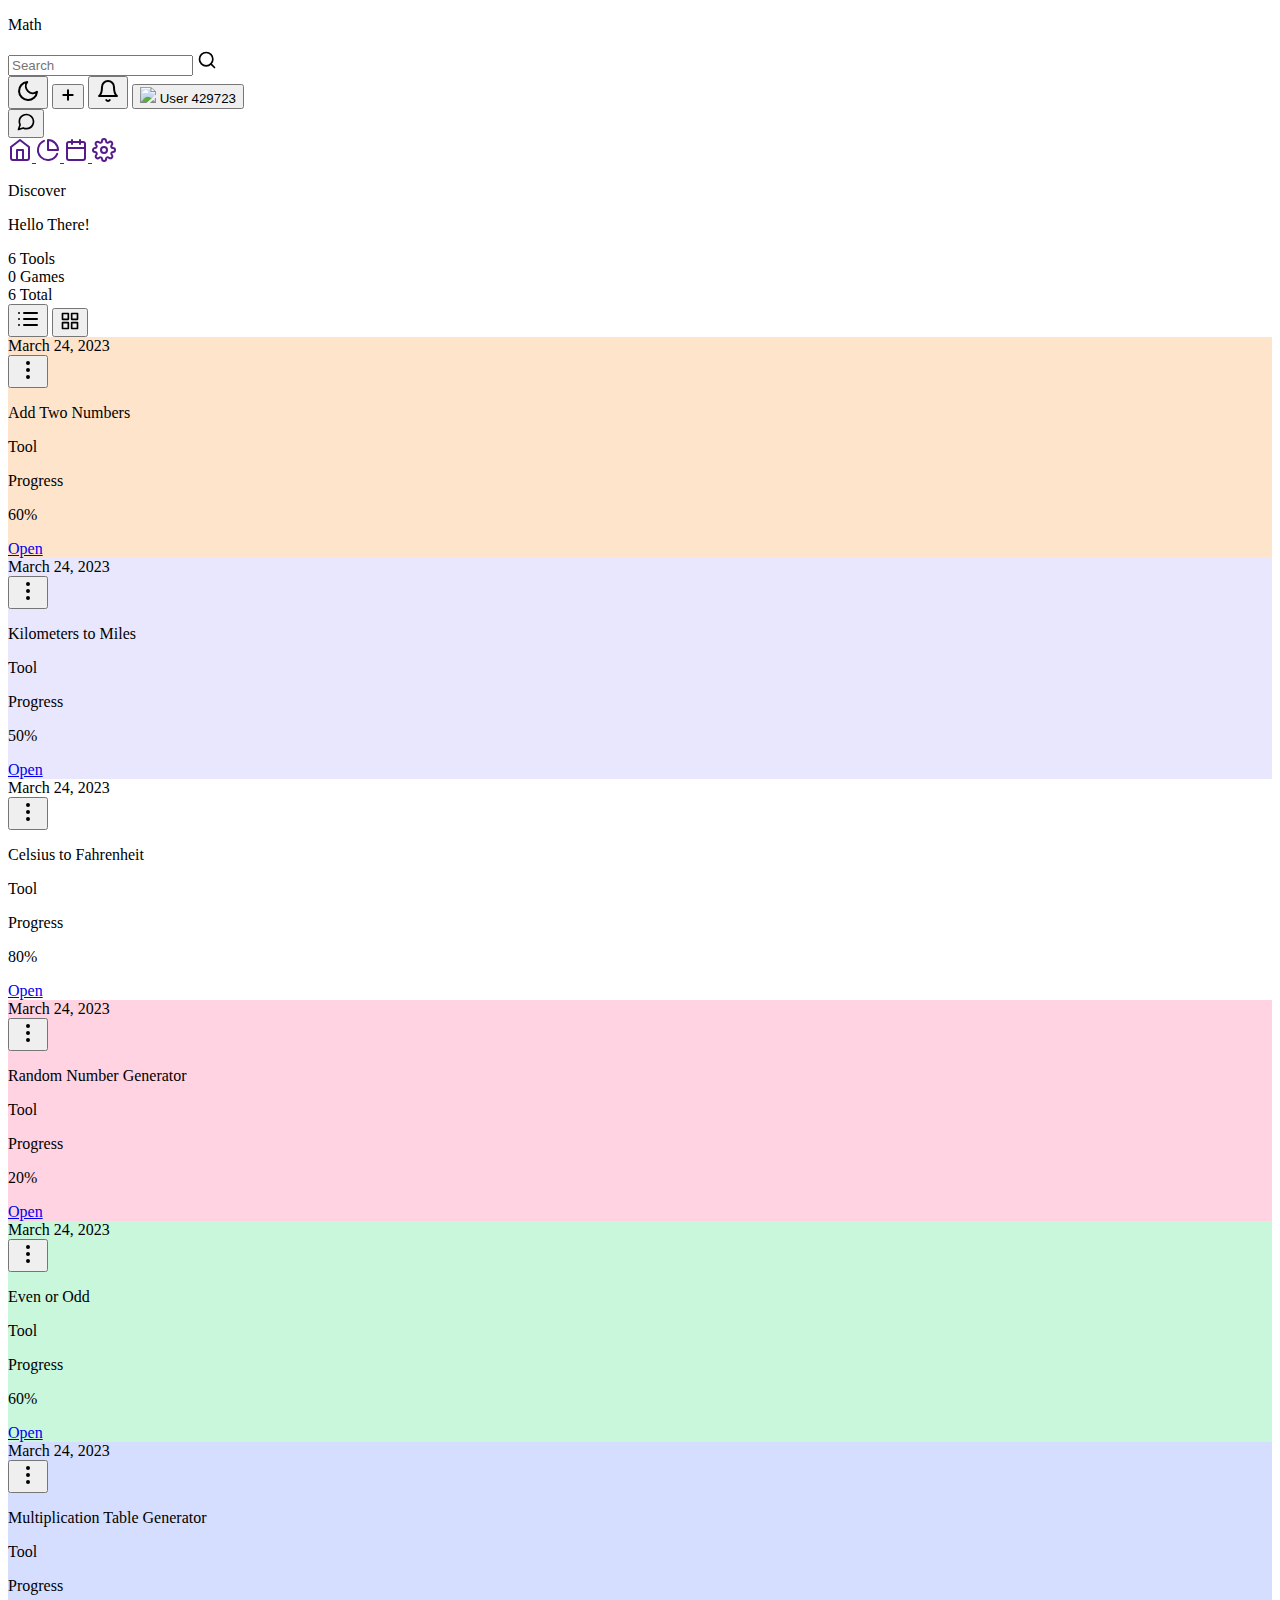
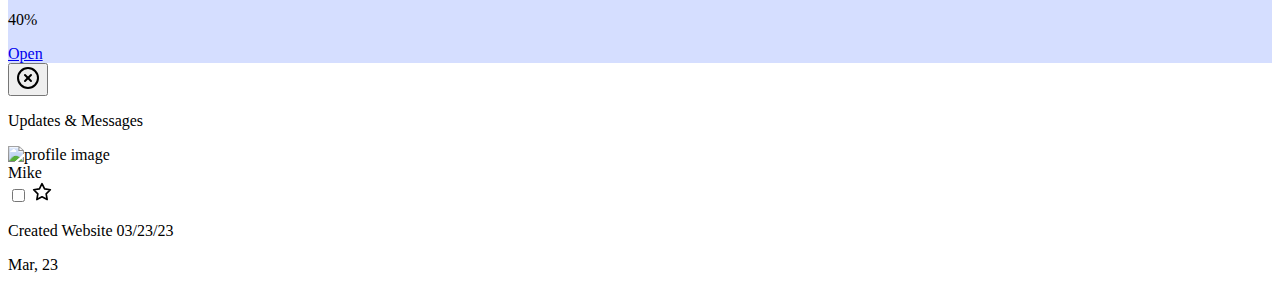
==== commit 32556a29: "y" ====
--- a/home.html
+++ b/home.html
@@ -116,7 +116,7 @@
                                 <span class="status-type">Games</span>
                             </div>
                             <div class="item-status">
-                                <span class="status-number">0</span>
+                                <span class="status-number">6</span>
                                 <span class="status-type">Total</span>
                             </div>
                         </div>
